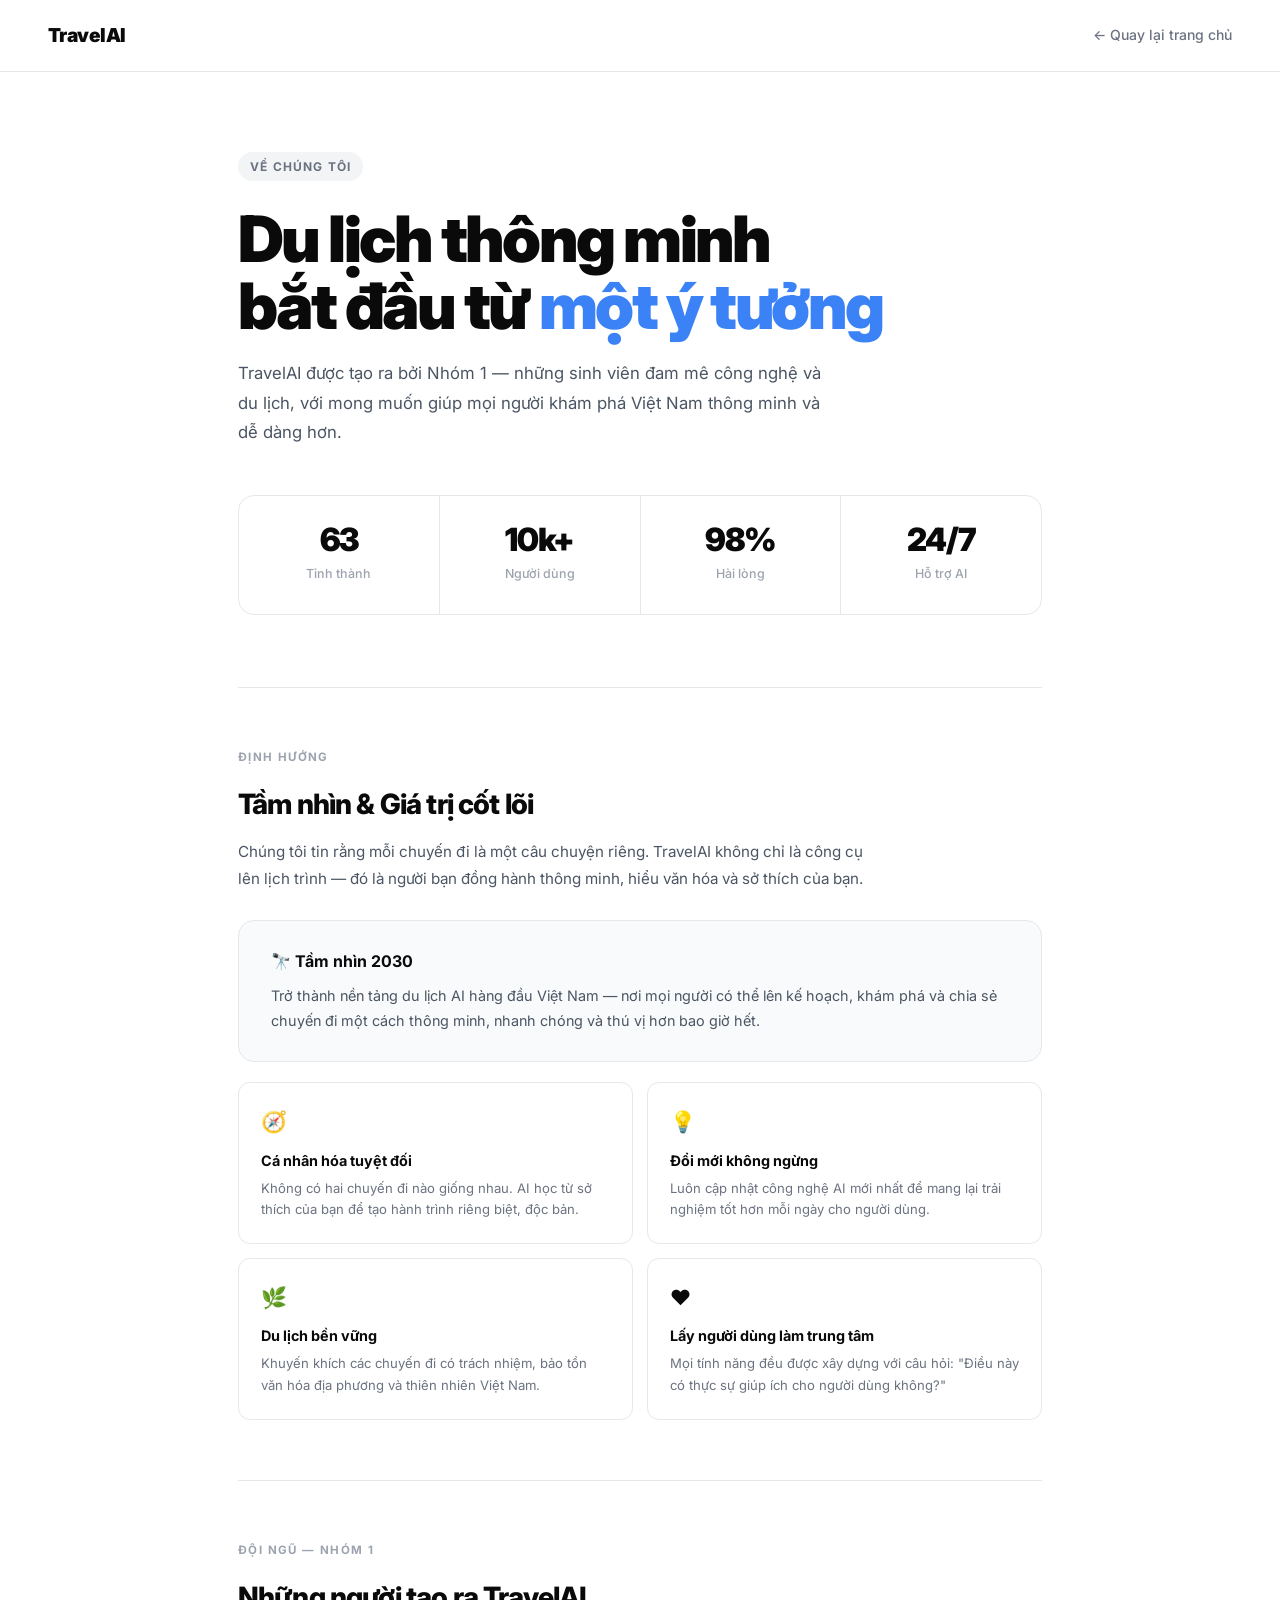
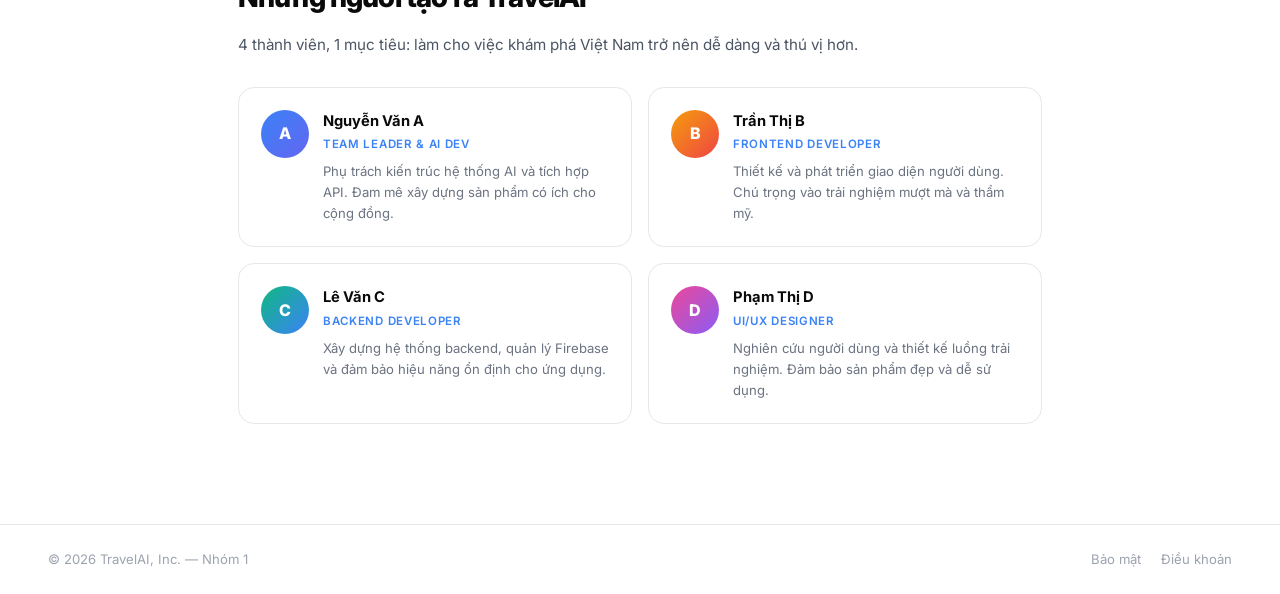
==== about.html @ b3bbe8d8 "Add files via upload" ====
<!DOCTYPE html>
<html lang="vi">
<head>
  <meta charset="UTF-8" />
  <meta name="viewport" content="width=device-width, initial-scale=1.0" />
  <title>TravelAI — Về chúng tôi</title>
  <link rel="icon" type="image/png" href="assets/images/travelicon.png" />
  <link href="https://fonts.googleapis.com/css2?family=Inter:wght@400;500;600;700;800;900&display=swap" rel="stylesheet" />
  <style>
    *, *::before, *::after { box-sizing: border-box; margin: 0; padding: 0; }

    body {
      background: #fff;
      color: #0a0a0a;
      font-family: "Inter", sans-serif;
      font-size: 16px;
      line-height: 1.6;
    }

    /* ── NAV ── */
    nav {
      display: flex;
      align-items: center;
      justify-content: space-between;
      padding: 20px 48px;
      border-bottom: 1px solid #e5e7eb;
      position: sticky;
      top: 0;
      background: rgba(255,255,255,0.92);
      backdrop-filter: blur(10px);
      z-index: 100;
    }
    .nav-logo {
      font-weight: 900;
      font-size: 1.2rem;
      color: #0a0a0a;
      text-decoration: none;
      letter-spacing: -0.03em;
    }
    .nav-back {
      font-size: 0.875rem;
      font-weight: 500;
      color: #6b7280;
      text-decoration: none;
      display: flex;
      align-items: center;
      gap: 6px;
      transition: color 0.2s;
    }
    .nav-back:hover { color: #0a0a0a; }

    /* ── WRAPPER ── */
    .page {
      max-width: 900px;
      margin: 0 auto;
      padding: 80px 48px 100px;
    }

    /* ── HERO ── */
    .badge {
      display: inline-block;
      background: #f3f4f6;
      color: #6b7280;
      font-size: 0.75rem;
      font-weight: 700;
      letter-spacing: 0.1em;
      text-transform: uppercase;
      padding: 5px 12px;
      border-radius: 100px;
      margin-bottom: 24px;
    }
    .hero h1 {
      font-size: clamp(2.4rem, 6vw, 4rem);
      font-weight: 900;
      letter-spacing: -0.04em;
      line-height: 1.05;
      margin-bottom: 20px;
    }
    .hero h1 span { color: #3b82f6; }
    .hero p {
      font-size: 1.05rem;
      color: #4b5563;
      max-width: 600px;
      line-height: 1.75;
      margin-bottom: 60px;
    }

    /* ── STATS ── */
    .stats-row {
      display: flex;
      border: 1px solid #e5e7eb;
      border-radius: 16px;
      overflow: hidden;
      margin-bottom: 72px;
    }
    .stat-item {
      flex: 1;
      padding: 28px 16px;
      text-align: center;
      border-right: 1px solid #e5e7eb;
    }
    .stat-item:last-child { border-right: none; }
    .stat-num {
      font-size: 2rem;
      font-weight: 900;
      letter-spacing: -0.04em;
      display: block;
      line-height: 1;
      margin-bottom: 4px;
    }
    .stat-label { font-size: 0.78rem; color: #9ca3af; font-weight: 500; }

    /* ── HR ── */
    hr { border: none; border-top: 1px solid #e5e7eb; margin: 60px 0; }

    /* ── SECTION LABEL ── */
    .label {
      font-size: 0.72rem;
      font-weight: 700;
      letter-spacing: 0.12em;
      text-transform: uppercase;
      color: #9ca3af;
      margin-bottom: 16px;
    }
    .section-title {
      font-size: 1.75rem;
      font-weight: 800;
      letter-spacing: -0.03em;
      margin-bottom: 12px;
    }
    .section-desc {
      color: #4b5563;
      font-size: 0.95rem;
      line-height: 1.75;
      max-width: 640px;
      margin-bottom: 28px;
    }

    /* ── VISION BOX ── */
    .vision-box {
      background: #f9fafb;
      border: 1px solid #e5e7eb;
      border-radius: 16px;
      padding: 28px 32px;
      margin-bottom: 20px;
    }
    .vision-box h3 {
      font-size: 1rem;
      font-weight: 700;
      margin-bottom: 8px;
    }
    .vision-box p {
      font-size: 0.9rem;
      color: #4b5563;
      line-height: 1.75;
    }

    /* ── VALUES GRID ── */
    .values-grid {
      display: grid;
      grid-template-columns: 1fr 1fr;
      gap: 14px;
    }
    .value-item {
      padding: 22px;
      border: 1px solid #e5e7eb;
      border-radius: 12px;
      transition: box-shadow 0.2s, border-color 0.2s;
    }
    .value-item:hover { border-color: #d1d5db; box-shadow: 0 4px 16px rgba(0,0,0,0.05); }
    .value-item .icon { font-size: 1.3rem; margin-bottom: 10px; display: block; }
    .value-item h4 { font-size: 0.9rem; font-weight: 700; margin-bottom: 6px; }
    .value-item p { font-size: 0.82rem; color: #6b7280; line-height: 1.65; }

    /* ── TEAM ── */
    .team-grid {
      display: grid;
      grid-template-columns: 1fr 1fr;
      gap: 16px;
    }
    .team-card {
      display: flex;
      align-items: flex-start;
      gap: 14px;
      padding: 22px;
      border: 1px solid #e5e7eb;
      border-radius: 16px;
      transition: box-shadow 0.2s, border-color 0.2s;
    }
    .team-card:hover { border-color: #d1d5db; box-shadow: 0 4px 20px rgba(0,0,0,0.06); }

    .avatar {
      width: 48px; height: 48px;
      border-radius: 50%;
      display: flex; align-items: center; justify-content: center;
      font-weight: 800; font-size: 1rem; color: #fff;
      flex-shrink: 0;
    }
    .av-1 { background: linear-gradient(135deg, #3b82f6, #6366f1); }
    .av-2 { background: linear-gradient(135deg, #f59e0b, #ef4444); }
    .av-3 { background: linear-gradient(135deg, #10b981, #3b82f6); }
    .av-4 { background: linear-gradient(135deg, #ec4899, #8b5cf6); }

    .member-name { font-weight: 700; font-size: 0.92rem; margin-bottom: 2px; }
    .member-role {
      font-size: 0.72rem;
      font-weight: 600;
      color: #3b82f6;
      text-transform: uppercase;
      letter-spacing: 0.06em;
      margin-bottom: 8px;
    }
    .member-bio { font-size: 0.82rem; color: #6b7280; line-height: 1.6; }

    /* ── FOOTER ── */
    footer {
      border-top: 1px solid #e5e7eb;
      padding: 24px 48px;
      display: flex;
      align-items: center;
      justify-content: space-between;
    }
    footer span { font-size: 0.82rem; color: #9ca3af; }
    .footer-links { display: flex; gap: 20px; }
    .footer-links a { font-size: 0.82rem; color: #9ca3af; text-decoration: none; transition: color 0.2s; }
    .footer-links a:hover { color: #0a0a0a; }

    /* ── Responsive ── */
    @media (max-width: 640px) {
      nav { padding: 16px 20px; }
      .page { padding: 40px 20px 80px; }
      .values-grid, .team-grid { grid-template-columns: 1fr; }
      .stats-row { flex-wrap: wrap; }
      .stat-item { border-right: none; border-bottom: 1px solid #e5e7eb; min-width: 50%; }
      .stat-item:nth-child(odd) { border-right: 1px solid #e5e7eb; }
      footer { flex-direction: column; gap: 12px; padding: 20px; text-align: center; }
    }
  </style>
</head>
<body>

  <!-- NAV -->
  <nav>
    <a href="index.html" class="nav-logo">TravelAI</a>
    <a href="index.html" class="nav-back">← Quay lại trang chủ</a>
  </nav>

  <div class="page">

    <!-- HERO -->
    <div class="badge">Về chúng tôi</div>
    <h1 class="hero h1" style="font-size:clamp(2.4rem,6vw,4rem);font-weight:900;letter-spacing:-0.04em;line-height:1.05;margin-bottom:20px;">
      Du lịch thông minh<br>bắt đầu từ <span style="color:#3b82f6;">một ý tưởng</span>
    </h1>
    <p style="font-size:1.05rem;color:#4b5563;max-width:600px;line-height:1.75;margin-bottom:48px;">
      TravelAI được tạo ra bởi Nhóm 1 — những sinh viên đam mê công nghệ và du lịch, với mong muốn giúp mọi người khám phá Việt Nam thông minh và dễ dàng hơn.
    </p>

    <!-- STATS -->
    <div class="stats-row">
      <div class="stat-item">
        <span class="stat-num">63</span>
        <span class="stat-label">Tỉnh thành</span>
      </div>
      <div class="stat-item">
        <span class="stat-num">10k+</span>
        <span class="stat-label">Người dùng</span>
      </div>
      <div class="stat-item">
        <span class="stat-num">98%</span>
        <span class="stat-label">Hài lòng</span>
      </div>
      <div class="stat-item">
        <span class="stat-num">24/7</span>
        <span class="stat-label">Hỗ trợ AI</span>
      </div>
    </div>

    <hr>

    <!-- ĐỊNH HƯỚNG -->
    <div class="label">Định hướng</div>
    <div class="section-title">Tầm nhìn & Giá trị cốt lõi</div>
    <p class="section-desc">Chúng tôi tin rằng mỗi chuyến đi là một câu chuyện riêng. TravelAI không chỉ là công cụ lên lịch trình — đó là người bạn đồng hành thông minh, hiểu văn hóa và sở thích của bạn.</p>

    <div class="vision-box">
      <h3>🔭 Tầm nhìn 2030</h3>
      <p>Trở thành nền tảng du lịch AI hàng đầu Việt Nam — nơi mọi người có thể lên kế hoạch, khám phá và chia sẻ chuyến đi một cách thông minh, nhanh chóng và thú vị hơn bao giờ hết.</p>
    </div>

    <div class="values-grid">
      <div class="value-item">
        <span class="icon">🧭</span>
        <h4>Cá nhân hóa tuyệt đối</h4>
        <p>Không có hai chuyến đi nào giống nhau. AI học từ sở thích của bạn để tạo hành trình riêng biệt, độc bản.</p>
      </div>
      <div class="value-item">
        <span class="icon">💡</span>
        <h4>Đổi mới không ngừng</h4>
        <p>Luôn cập nhật công nghệ AI mới nhất để mang lại trải nghiệm tốt hơn mỗi ngày cho người dùng.</p>
      </div>
      <div class="value-item">
        <span class="icon">🌿</span>
        <h4>Du lịch bền vững</h4>
        <p>Khuyến khích các chuyến đi có trách nhiệm, bảo tồn văn hóa địa phương và thiên nhiên Việt Nam.</p>
      </div>
      <div class="value-item">
        <span class="icon">❤️</span>
        <h4>Lấy người dùng làm trung tâm</h4>
        <p>Mọi tính năng đều được xây dựng với câu hỏi: "Điều này có thực sự giúp ích cho người dùng không?"</p>
      </div>
    </div>

    <hr>

    <!-- TEAM -->
    <div class="label">Đội ngũ — Nhóm 1</div>
    <div class="section-title">Những người tạo ra TravelAI</div>
    <p class="section-desc">4 thành viên, 1 mục tiêu: làm cho việc khám phá Việt Nam trở nên dễ dàng và thú vị hơn.</p>

    <div class="team-grid">
      <div class="team-card">
        <div class="avatar av-1">A</div>
        <div>
          <div class="member-name">Nguyễn Văn A</div>
          <div class="member-role">Team Leader & AI Dev</div>
          <p class="member-bio">Phụ trách kiến trúc hệ thống AI và tích hợp API. Đam mê xây dựng sản phẩm có ích cho cộng đồng.</p>
        </div>
      </div>

      <div class="team-card">
        <div class="avatar av-2">B</div>
        <div>
          <div class="member-name">Trần Thị B</div>
          <div class="member-role">Frontend Developer</div>
          <p class="member-bio">Thiết kế và phát triển giao diện người dùng. Chú trọng vào trải nghiệm mượt mà và thẩm mỹ.</p>
        </div>
      </div>

      <div class="team-card">
        <div class="avatar av-3">C</div>
        <div>
          <div class="member-name">Lê Văn C</div>
          <div class="member-role">Backend Developer</div>
          <p class="member-bio">Xây dựng hệ thống backend, quản lý Firebase và đảm bảo hiệu năng ổn định cho ứng dụng.</p>
        </div>
      </div>

      <div class="team-card">
        <div class="avatar av-4">D</div>
        <div>
          <div class="member-name">Phạm Thị D</div>
          <div class="member-role">UI/UX Designer</div>
          <p class="member-bio">Nghiên cứu người dùng và thiết kế luồng trải nghiệm. Đảm bảo sản phẩm đẹp và dễ sử dụng.</p>
        </div>
      </div>
    </div>

  </div>

  <!-- FOOTER -->
  <footer>
    <span>© 2026 TravelAI, Inc. — Nhóm 1</span>
    <div class="footer-links">
      <a href="#">Bảo mật</a>
      <a href="#">Điều khoản</a>
    </div>
  </footer>

</body>
</html>
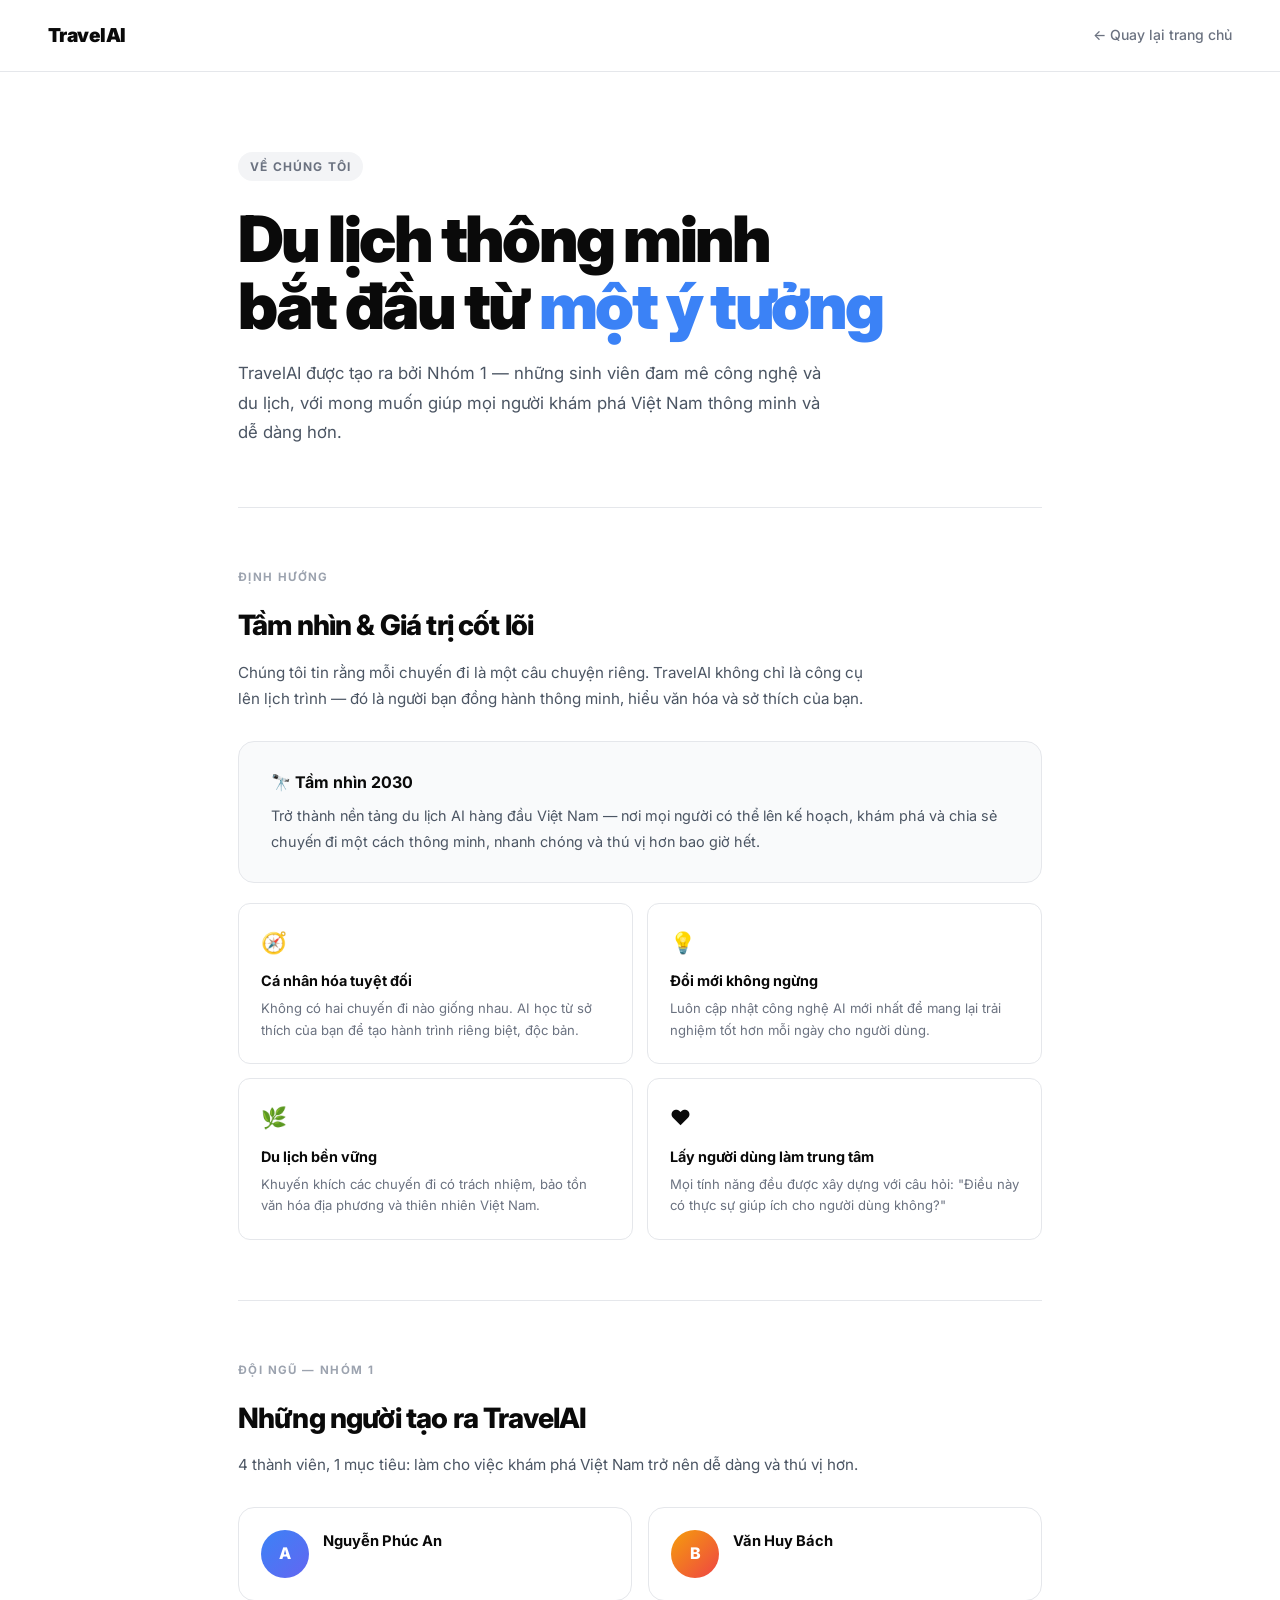
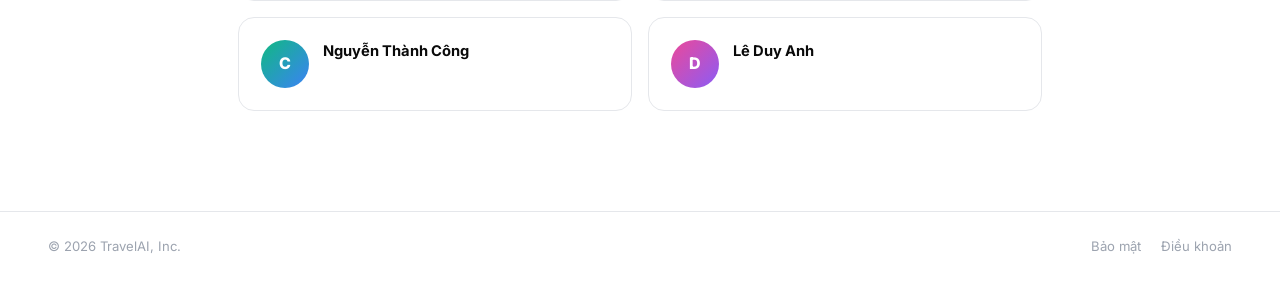
==== commit 6a16bd5d: "Add files via upload" ====
--- a/about.html
+++ b/about.html
@@ -256,26 +256,6 @@
       TravelAI được tạo ra bởi Nhóm 1 — những sinh viên đam mê công nghệ và du lịch, với mong muốn giúp mọi người khám phá Việt Nam thông minh và dễ dàng hơn.
     </p>
 
-    <!-- STATS -->
-    <div class="stats-row">
-      <div class="stat-item">
-        <span class="stat-num">63</span>
-        <span class="stat-label">Tỉnh thành</span>
-      </div>
-      <div class="stat-item">
-        <span class="stat-num">10k+</span>
-        <span class="stat-label">Người dùng</span>
-      </div>
-      <div class="stat-item">
-        <span class="stat-num">98%</span>
-        <span class="stat-label">Hài lòng</span>
-      </div>
-      <div class="stat-item">
-        <span class="stat-num">24/7</span>
-        <span class="stat-label">Hỗ trợ AI</span>
-      </div>
-    </div>
-
     <hr>
 
     <!-- ĐỊNH HƯỚNG -->
@@ -322,36 +302,32 @@
       <div class="team-card">
         <div class="avatar av-1">A</div>
         <div>
-          <div class="member-name">Nguyễn Văn A</div>
-          <div class="member-role">Team Leader & AI Dev</div>
-          <p class="member-bio">Phụ trách kiến trúc hệ thống AI và tích hợp API. Đam mê xây dựng sản phẩm có ích cho cộng đồng.</p>
+          <div class="member-name">Nguyễn Phúc An</div>
+ 
         </div>
       </div>
 
       <div class="team-card">
         <div class="avatar av-2">B</div>
         <div>
-          <div class="member-name">Trần Thị B</div>
-          <div class="member-role">Frontend Developer</div>
-          <p class="member-bio">Thiết kế và phát triển giao diện người dùng. Chú trọng vào trải nghiệm mượt mà và thẩm mỹ.</p>
+          <div class="member-name">Văn Huy Bách</div>
+    
         </div>
       </div>
 
       <div class="team-card">
         <div class="avatar av-3">C</div>
         <div>
-          <div class="member-name">Lê Văn C</div>
-          <div class="member-role">Backend Developer</div>
-          <p class="member-bio">Xây dựng hệ thống backend, quản lý Firebase và đảm bảo hiệu năng ổn định cho ứng dụng.</p>
+          <div class="member-name">Nguyễn Thành Công</div>
+     
         </div>
       </div>
 
       <div class="team-card">
         <div class="avatar av-4">D</div>
         <div>
-          <div class="member-name">Phạm Thị D</div>
-          <div class="member-role">UI/UX Designer</div>
-          <p class="member-bio">Nghiên cứu người dùng và thiết kế luồng trải nghiệm. Đảm bảo sản phẩm đẹp và dễ sử dụng.</p>
+          <div class="member-name">Lê Duy Anh</div>
+        
         </div>
       </div>
     </div>
@@ -360,7 +336,7 @@
 
   <!-- FOOTER -->
   <footer>
-    <span>© 2026 TravelAI, Inc. — Nhóm 1</span>
+    <span>© 2026 TravelAI, Inc.</span>
     <div class="footer-links">
       <a href="#">Bảo mật</a>
       <a href="#">Điều khoản</a>
